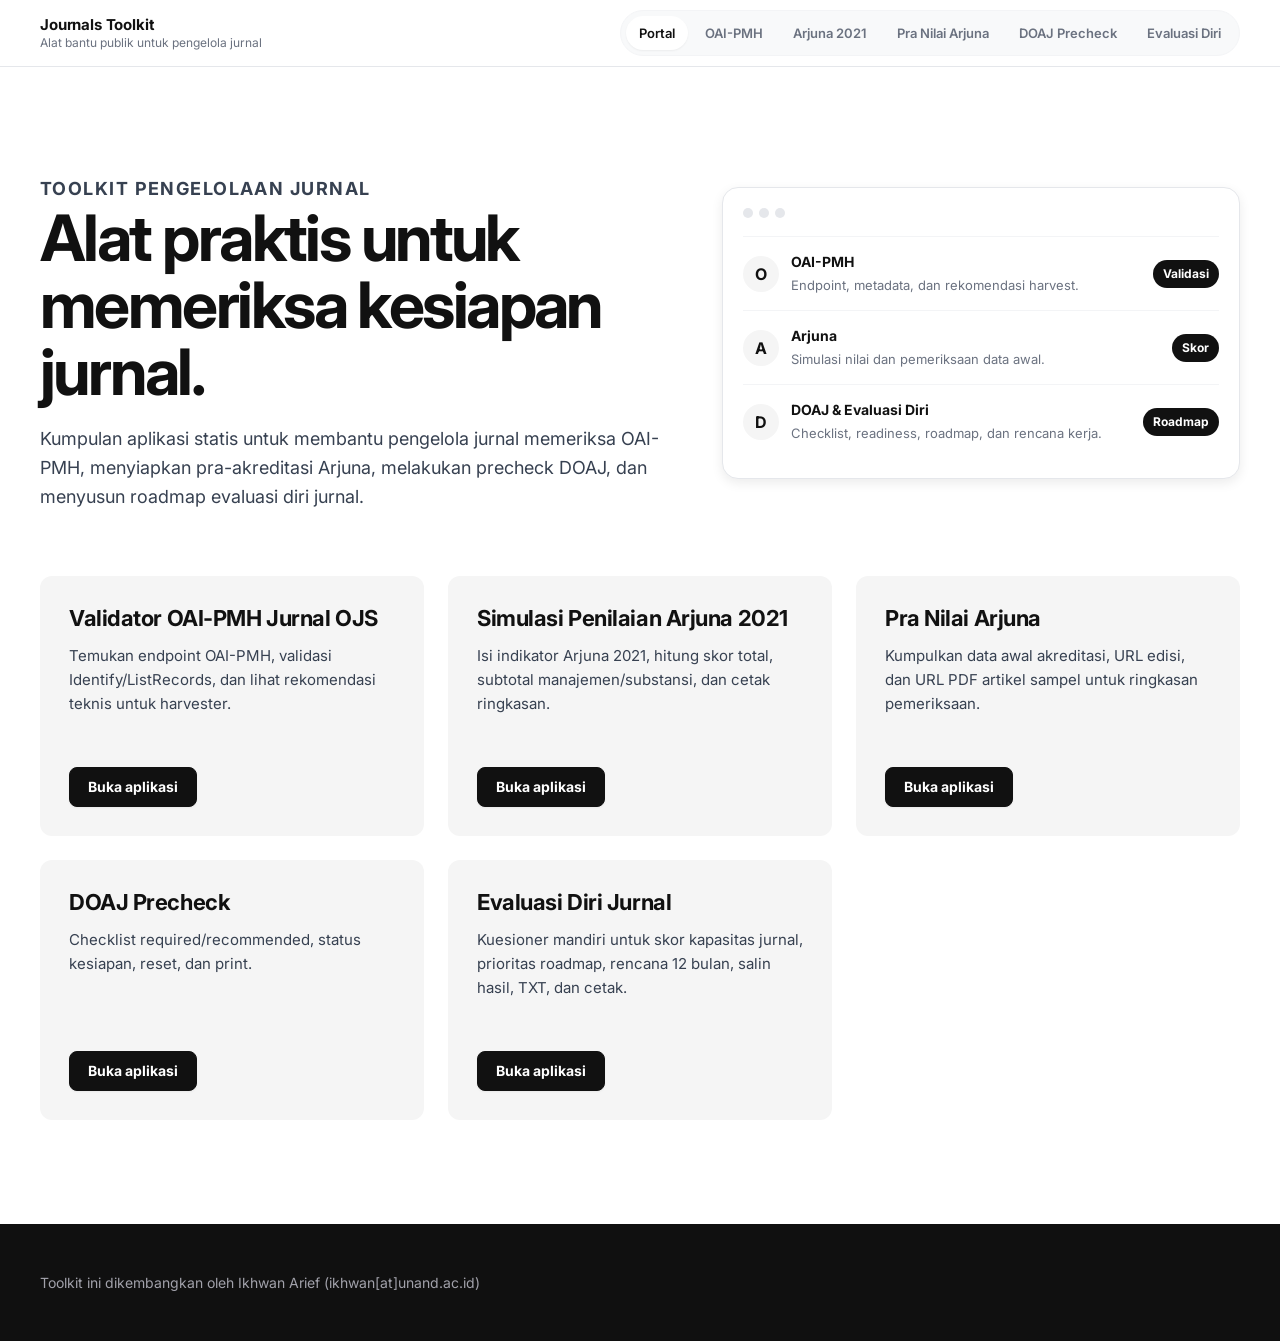
==== docs/index.html @ 5cd32bd3 "Apply Cal.com inspired toolkit redesign" ====
<!doctype html>
<html lang="id">
  <head>
    <meta charset="utf-8" />
    <meta name="viewport" content="width=device-width, initial-scale=1" />
    <title>Journals Toolkit</title>
    <meta name="description" content="Kumpulan alat bantu publik untuk pengelola jurnal." />
    <link rel="icon" href="data:image/svg+xml,%3Csvg xmlns=%27http://www.w3.org/2000/svg%27 viewBox=%270 0 64 64%27%3E%3Crect width=%2764%27 height=%2764%27 rx=%2710%27 fill=%27%23111111%27/%3E%3Cpath d=%27M18 18h28v6H18zm0 11h28v6H18zm0 11h18v6H18z%27 fill=%27white%27/%3E%3C/svg%3E" />
    <link rel="preconnect" href="https://fonts.googleapis.com" />
    <link rel="preconnect" href="https://fonts.gstatic.com" crossorigin />
    <link href="https://fonts.googleapis.com/css2?family=Inter:wght@300;400;500;600;700;800&display=swap" rel="stylesheet" />
    <link rel="stylesheet" href="assets/toolkit.css" />
  </head>
  <body class="toolkit-page">
    <div class="toolkit-topbar">
      <div class="toolkit-topbar-inner">
        <div class="toolkit-brand">
          <strong>Journals Toolkit</strong>
          <span>Alat bantu publik untuk pengelola jurnal</span>
        </div>
        <nav class="toolkit-nav" aria-label="Navigasi aplikasi">
          <a href="." aria-current="page">Portal</a>
          <a href="./oai-pmh/">OAI-PMH</a>
          <a href="./arjuna-2021/">Arjuna 2021</a>
          <a href="./pra-nilai-arjuna/">Pra Nilai Arjuna</a>
          <a href="./doaj-precheck/">DOAJ Precheck</a>
          <a href="./evaluasi-diri-jurnal/">Evaluasi Diri</a>
        </nav>
      </div>
    </div>

    <main class="toolkit-portal">
      <section class="toolkit-hero">
        <div>
          <p class="toolkit-kicker">Toolkit pengelolaan jurnal</p>
          <h1>Alat praktis untuk memeriksa kesiapan jurnal.</h1>
          <p>Kumpulan aplikasi statis untuk membantu pengelola jurnal memeriksa OAI-PMH, menyiapkan pra-akreditasi Arjuna, melakukan precheck DOAJ, dan menyusun roadmap evaluasi diri jurnal.</p>
        </div>
        <div class="toolkit-hero-artifact" aria-label="Ringkasan aplikasi toolkit">
          <div class="toolkit-window-bar"><span></span><span></span><span></span></div>
          <div class="toolkit-artifact-row">
            <div class="toolkit-artifact-icon">O</div>
            <div><strong>OAI-PMH</strong><span>Endpoint, metadata, dan rekomendasi harvest.</span></div>
            <div class="toolkit-artifact-badge">Validasi</div>
          </div>
          <div class="toolkit-artifact-row">
            <div class="toolkit-artifact-icon">A</div>
            <div><strong>Arjuna</strong><span>Simulasi nilai dan pemeriksaan data awal.</span></div>
            <div class="toolkit-artifact-badge">Skor</div>
          </div>
          <div class="toolkit-artifact-row">
            <div class="toolkit-artifact-icon">D</div>
            <div><strong>DOAJ & Evaluasi Diri</strong><span>Checklist, readiness, roadmap, dan rencana kerja.</span></div>
            <div class="toolkit-artifact-badge">Roadmap</div>
          </div>
        </div>
      </section>

      <section class="toolkit-card-grid" aria-label="Daftar aplikasi">
        <article class="toolkit-card">
          <div><h2>Validator OAI-PMH Jurnal OJS</h2><p>Temukan endpoint OAI-PMH, validasi Identify/ListRecords, dan lihat rekomendasi teknis untuk harvester.</p></div>
          <a href="oai-pmh/">Buka aplikasi</a>
        </article>
        <article class="toolkit-card">
          <div><h2>Simulasi Penilaian Arjuna 2021</h2><p>Isi indikator Arjuna 2021, hitung skor total, subtotal manajemen/substansi, dan cetak ringkasan.</p></div>
          <a href="arjuna-2021/">Buka aplikasi</a>
        </article>
        <article class="toolkit-card">
          <div><h2>Pra Nilai Arjuna</h2><p>Kumpulkan data awal akreditasi, URL edisi, dan URL PDF artikel sampel untuk ringkasan pemeriksaan.</p></div>
          <a href="pra-nilai-arjuna/">Buka aplikasi</a>
        </article>
        <article class="toolkit-card">
          <div><h2>DOAJ Precheck</h2><p>Checklist required/recommended, status kesiapan, reset, dan print.</p></div>
          <a href="doaj-precheck/">Buka aplikasi</a>
        </article>
        <article class="toolkit-card">
          <div><h2>Evaluasi Diri Jurnal</h2><p>Kuesioner mandiri untuk skor kapasitas jurnal, prioritas roadmap, rencana 12 bulan, salin hasil, TXT, dan cetak.</p></div>
          <a href="evaluasi-diri-jurnal/">Buka aplikasi</a>
        </article>
      </section>
    </main>
    <footer class="toolkit-attribution">Toolkit ini dikembangkan oleh Ikhwan Arief (ikhwan[at]unand.ac.id)</footer>
  </body>
</html>
---- docs/assets/toolkit.css ----
:root {
  color-scheme: light;
  --toolkit-font: Inter, ui-sans-serif, system-ui, -apple-system, BlinkMacSystemFont, "Segoe UI", sans-serif;
  --toolkit-mono: "JetBrains Mono", Monaco, Consolas, "Liberation Mono", monospace;
  --toolkit-primary: #111111;
  --toolkit-primary-active: #242424;
  --toolkit-ink: #111111;
  --toolkit-body: #374151;
  --toolkit-muted: #6b7280;
  --toolkit-muted-soft: #898989;
  --toolkit-line: #e5e7eb;
  --toolkit-line-soft: #f3f4f6;
  --toolkit-canvas: #ffffff;
  --toolkit-surface-soft: #f8f9fa;
  --toolkit-surface-card: #f5f5f5;
  --toolkit-surface-strong: #e5e7eb;
  --toolkit-surface-dark: #101010;
  --toolkit-surface-dark-elevated: #1a1a1a;
  --toolkit-on-primary: #ffffff;
  --toolkit-on-dark: #ffffff;
  --toolkit-on-dark-soft: #a1a1aa;
  --toolkit-accent: #3b82f6;
  --toolkit-success: #10b981;
  --toolkit-warning: #f59e0b;
  --toolkit-error: #ef4444;
  --toolkit-radius-sm: 6px;
  --toolkit-radius-md: 8px;
  --toolkit-radius-lg: 12px;
  --toolkit-radius-xl: 16px;
  --toolkit-shadow-sm: 0 1px 2px rgba(0, 0, 0, 0.05);
  --toolkit-shadow-md: 0 4px 12px rgba(0, 0, 0, 0.08);
  --toolkit-focus: 0 0 0 3px rgba(0, 0, 238, 0.10);

  /* Compatibility aliases used by the standalone apps. */
  --bg: var(--toolkit-canvas);
  --bg-alt: var(--toolkit-canvas);
  --panel: var(--toolkit-canvas);
  --panel-soft: var(--toolkit-surface-card);
  --card: var(--toolkit-canvas);
  --ink: var(--toolkit-ink);
  --text: var(--toolkit-ink);
  --text-main: var(--toolkit-ink);
  --text-muted: var(--toolkit-muted);
  --muted: var(--toolkit-muted);
  --accent: var(--toolkit-primary);
  --accent-dark: var(--toolkit-primary-active);
  --accent-soft: var(--toolkit-surface-card);
  --border: var(--toolkit-line);
  --line: var(--toolkit-line);
  --radius: var(--toolkit-radius-md);
  --ok: var(--toolkit-success);
  --warn: var(--toolkit-warning);
  --err: var(--toolkit-error);
  --danger: #b91c1c;
  --good: #047857;
}

* { box-sizing: border-box; }
html { background: var(--toolkit-canvas); scroll-behavior: smooth; }
body,
.toolkit-page {
  margin: 0;
  background: var(--toolkit-canvas) !important;
  color: var(--toolkit-ink);
  font-family: var(--toolkit-font);
  font-size: 16px;
  line-height: 1.5;
  letter-spacing: 0;
}

body,
input,
button,
select,
textarea { font-family: var(--toolkit-font); }

img, svg { max-width: 100%; }
a { color: var(--toolkit-ink); text-decoration: none; }
a:hover { color: var(--toolkit-primary-active); text-decoration: underline; text-underline-offset: 3px; }
:focus-visible { outline: none; box-shadow: var(--toolkit-focus); }
::selection { background: rgba(17, 17, 17, 0.14); }
code,
kbd,
pre,
.preview { font-family: var(--toolkit-mono); }

.toolkit-topbar {
  position: sticky;
  top: 0;
  z-index: 1000;
  border-bottom: 1px solid var(--toolkit-line);
  background: rgba(255, 255, 255, 0.94);
  color: var(--toolkit-ink);
  backdrop-filter: blur(16px);
}

.toolkit-topbar-inner {
  width: min(1200px, calc(100% - 48px));
  min-height: 64px;
  margin: 0 auto;
  display: flex;
  align-items: center;
  justify-content: space-between;
  gap: 24px;
  padding: 10px 0;
}

.toolkit-brand {
  display: flex;
  flex-direction: column;
  gap: 1px;
  min-width: 210px;
}

.toolkit-brand strong {
  color: var(--toolkit-ink);
  font-size: 15px;
  font-weight: 700;
  letter-spacing: -0.01em;
  line-height: 1.2;
}

.toolkit-brand span {
  color: var(--toolkit-muted);
  font-size: 12px;
  line-height: 1.3;
}

.toolkit-nav {
  display: flex;
  flex-wrap: wrap;
  justify-content: flex-end;
  gap: 4px;
  border: 1px solid var(--toolkit-line-soft);
  border-radius: 999px;
  background: var(--toolkit-surface-soft);
  padding: 5px;
}

.toolkit-nav a {
  min-height: 34px;
  display: inline-flex;
  align-items: center;
  justify-content: center;
  border-radius: 999px;
  color: var(--toolkit-muted);
  font-size: 13px;
  font-weight: 600;
  line-height: 1;
  padding: 9px 13px;
  text-decoration: none;
  transition: background 160ms ease, color 160ms ease, box-shadow 160ms ease;
}

.toolkit-nav a:hover,
.toolkit-nav a[aria-current="page"] {
  background: var(--toolkit-canvas);
  color: var(--toolkit-ink);
  box-shadow: var(--toolkit-shadow-sm);
  text-decoration: none;
}

.toolkit-portal {
  width: min(1200px, calc(100% - 48px));
  margin: 0 auto;
  padding: 88px 0 104px;
}

.toolkit-hero {
  display: grid;
  grid-template-columns: minmax(0, 1.1fr) minmax(280px, 0.9fr);
  align-items: center;
  gap: 48px;
  padding-bottom: 64px;
}

.toolkit-kicker,
.eyebrow {
  margin: 0 0 12px;
  color: var(--toolkit-muted);
  font-size: 13px;
  font-weight: 700;
  letter-spacing: 0.08em;
  text-transform: uppercase;
}

.toolkit-hero h1,
body > header h1,
.wrap > header h1,
.wrapper > header h1,
h1 {
  color: var(--toolkit-ink);
  font-size: clamp(2.4rem, 6vw, 4rem);
  font-weight: 700;
  line-height: 1.05;
  letter-spacing: -0.04em;
}

.toolkit-hero h1 { margin: 0; max-width: 820px; }
.toolkit-hero p {
  max-width: 680px;
  margin: 20px 0 0;
  color: var(--toolkit-body);
  font-size: 18px;
  line-height: 1.6;
}

.toolkit-hero-artifact {
  border: 1px solid var(--toolkit-line);
  border-radius: var(--toolkit-radius-xl);
  background: var(--toolkit-canvas);
  box-shadow: var(--toolkit-shadow-md);
  padding: 20px;
}

.toolkit-window-bar {
  display: flex;
  gap: 6px;
  margin-bottom: 18px;
}
.toolkit-window-bar span {
  width: 10px;
  height: 10px;
  border-radius: 999px;
  background: var(--toolkit-line);
}
.toolkit-artifact-row {
  display: grid;
  grid-template-columns: 36px 1fr auto;
  gap: 12px;
  align-items: center;
  border-top: 1px solid var(--toolkit-line-soft);
  padding: 14px 0;
}
.toolkit-artifact-row:first-of-type { border-top: 0; }
.toolkit-artifact-icon {
  display: grid;
  width: 36px;
  height: 36px;
  place-items: center;
  border-radius: 999px;
  background: var(--toolkit-surface-card);
  color: var(--toolkit-ink);
  font-weight: 700;
}
.toolkit-artifact-row strong { display: block; font-size: 14px; }
.toolkit-artifact-row span { color: var(--toolkit-muted); font-size: 13px; }
.toolkit-artifact-badge {
  border-radius: 999px;
  background: var(--toolkit-primary);
  color: var(--toolkit-on-primary);
  font-size: 12px;
  font-weight: 700;
  padding: 5px 10px;
}

.toolkit-card-grid {
  display: grid;
  grid-template-columns: repeat(3, minmax(0, 1fr));
  gap: 24px;
}

.toolkit-card {
  min-height: 260px;
  display: flex;
  flex-direction: column;
  justify-content: space-between;
  border: 1px solid transparent;
  border-radius: var(--toolkit-radius-lg);
  background: var(--toolkit-surface-card);
  padding: 28px;
  transition: border-color 160ms ease, box-shadow 160ms ease, transform 160ms ease;
}

.toolkit-card:hover {
  border-color: var(--toolkit-line);
  box-shadow: var(--toolkit-shadow-md);
  transform: translateY(-2px);
}

.toolkit-card h2 {
  margin: 0 0 12px;
  color: var(--toolkit-ink);
  font-size: 22px;
  font-weight: 700;
  letter-spacing: -0.02em;
  line-height: 1.25;
}

.toolkit-card p {
  margin: 0;
  color: var(--toolkit-body);
  font-size: 15px;
  line-height: 1.6;
}

.toolkit-card a,
.toolkit-button,
button,
.button,
.btn {
  min-height: 40px;
  display: inline-flex;
  align-items: center;
  justify-content: center;
  gap: 8px;
  border: 1px solid var(--toolkit-primary);
  border-radius: var(--toolkit-radius-md);
  background: var(--toolkit-primary);
  color: var(--toolkit-on-primary);
  cursor: pointer;
  font-size: 14px;
  font-weight: 700;
  line-height: 1;
  padding: 11px 18px;
  text-decoration: none;
  box-shadow: var(--toolkit-shadow-sm);
  transition: background 160ms ease, border-color 160ms ease, color 160ms ease, box-shadow 160ms ease;
}

.toolkit-card a { align-self: flex-start; margin-top: 28px; }
.toolkit-card a:hover,
.toolkit-button:hover,
button:hover,
.button:hover,
.btn:hover {
  background: var(--toolkit-primary-active);
  border-color: var(--toolkit-primary-active);
  color: var(--toolkit-on-primary);
  text-decoration: none;
}

button.secondary,
.button.secondary,
.btn.secondary,
button.ghost,
.button.ghost,
.btn.ghost,
button[type="reset"] {
  background: var(--toolkit-canvas);
  color: var(--toolkit-ink);
  border-color: var(--toolkit-line);
  box-shadow: none;
}

button.secondary:hover,
.button.secondary:hover,
.btn.secondary:hover,
button.ghost:hover,
.button.ghost:hover,
.btn.ghost:hover,
button[type="reset"]:hover {
  background: var(--toolkit-surface-soft);
  color: var(--toolkit-ink);
  border-color: var(--toolkit-primary);
}

button.warn,
button.warning,
.btn.warning,
button.ghost.warn {
  background: #fff7ed;
  color: #9a3412;
  border-color: #fdba74;
  box-shadow: none;
}

button.ok,
.btn.ok {
  background: var(--toolkit-primary);
  color: var(--toolkit-on-primary);
  border-color: var(--toolkit-primary);
}

button:disabled,
.button:disabled,
.btn:disabled {
  cursor: not-allowed;
  background: var(--toolkit-surface-strong);
  color: var(--toolkit-muted);
  border-color: var(--toolkit-surface-strong);
  box-shadow: none;
  opacity: 0.75;
}

.toolkit-attribution {
  width: 100%;
  margin: 0;
  background: var(--toolkit-surface-dark);
  color: var(--toolkit-on-dark-soft);
  font-size: 14px;
  line-height: 1.5;
  padding: 48px max(24px, calc((100vw - 1200px) / 2));
}

.layout {
  display: grid;
  grid-template-columns: minmax(280px, 340px) minmax(0, 1fr);
  min-height: calc(100vh - 65px);
  background: var(--toolkit-canvas) !important;
}

aside {
  border-right: 1px solid var(--toolkit-line) !important;
  background: var(--toolkit-surface-soft) !important;
  color: var(--toolkit-ink) !important;
  padding: 32px 28px !important;
}

main { padding: 56px clamp(20px, 5vw, 72px); }
.wrapper,
.wrap,
.page {
  width: min(1200px, calc(100% - 48px));
  max-width: 1200px;
  margin-left: auto;
  margin-right: auto;
  padding-left: 0;
  padding-right: 0;
}

body > header,
.wrap > header,
.wrapper > header {
  position: static !important;
  margin: 0 0 32px !important;
  border: 0 !important;
  background: transparent !important;
  padding: 56px 0 16px !important;
  box-shadow: none !important;
  backdrop-filter: none !important;
}

h1,
h2,
h3,
p { letter-spacing: 0; }
h1 { margin: 0 0 16px; }
h2 {
  margin: 0 0 12px;
  color: var(--toolkit-ink);
  font-size: 22px;
  font-weight: 700;
  letter-spacing: -0.02em;
  line-height: 1.25;
}
h3 {
  margin: 0 0 10px;
  color: var(--toolkit-ink);
  font-size: 17px;
  font-weight: 700;
  line-height: 1.3;
}
p,
li,
label,
input,
select,
textarea,
table { font-size: 15px; }
p { color: inherit; }
.sub,
.subtitle,
.muted,
.hint,
.field label,
.panel p,
.card p,
.question-help,
.result-detail,
.section-desc,
.copy-status { color: var(--toolkit-muted) !important; }

.panel,
.card,
.side-panel,
.question-section,
.result-block,
.empty-state,
.scale-panel,
.issue,
.result-panel,
.question,
.field-card,
.legend,
.box-note {
  border: 1px solid var(--toolkit-line) !important;
  border-radius: var(--toolkit-radius-lg) !important;
  background: var(--toolkit-canvas) !important;
  color: var(--toolkit-ink) !important;
  box-shadow: none !important;
}

.panel,
.card,
.side-panel,
.question-section,
.result-block,
.empty-state,
.scale-panel,
.result-panel,
.box-note { padding: 28px !important; }
.question,
.issue { padding: 18px !important; }

.panel:hover,
.card:hover,
.side-panel:hover,
.question-section:hover,
.result-block:hover,
.scale-panel:hover,
.issue:hover {
  border-color: var(--toolkit-surface-strong) !important;
}

.note,
.badge,
.pill,
.kbd,
.status-badge {
  display: inline-flex;
  align-items: center;
  border: 1px solid var(--toolkit-line) !important;
  border-radius: 999px !important;
  background: var(--toolkit-surface-card) !important;
  color: var(--toolkit-ink) !important;
  font-size: 13px;
  font-weight: 600;
  padding: 5px 12px;
}
.note {
  display: block;
  border-radius: var(--toolkit-radius-lg) !important;
  margin-top: 22px;
  padding: 18px 20px !important;
  color: var(--toolkit-body) !important;
}

label,
legend,
.label,
.section-title {
  color: var(--toolkit-ink) !important;
  font-weight: 700 !important;
}

input,
select,
textarea {
  width: 100%;
  min-height: 40px;
  border: 1px solid var(--toolkit-line) !important;
  border-radius: var(--toolkit-radius-md) !important;
  background: var(--toolkit-canvas) !important;
  color: var(--toolkit-ink) !important;
  font-size: 15px;
  padding: 10px 14px !important;
  box-shadow: none !important;
}
textarea { min-height: 96px; }
input::placeholder,
textarea::placeholder { color: #9ca3af; }
input:focus,
select:focus,
textarea:focus { border-color: var(--toolkit-primary) !important; box-shadow: var(--toolkit-focus) !important; outline: none; }
input[type="checkbox"],
input[type="radio"] {
  width: auto;
  min-height: auto;
  accent-color: var(--toolkit-primary);
  box-shadow: none !important;
}

fieldset {
  border: 1px solid var(--toolkit-line) !important;
  border-radius: var(--toolkit-radius-lg) !important;
  padding: 22px !important;
  margin: 20px 0 !important;
}
legend { padding: 0 8px; }

.tabs {
  display: inline-flex !important;
  flex-wrap: wrap;
  gap: 4px !important;
  border: 1px solid var(--toolkit-line-soft);
  border-radius: 999px;
  background: var(--toolkit-surface-soft);
  padding: 6px !important;
}
.tab-button {
  min-height: 38px;
  border: 0 !important;
  border-radius: 999px !important;
  background: transparent !important;
  color: var(--toolkit-muted) !important;
  box-shadow: none !important;
  padding: 9px 14px !important;
}
.tab-button.active,
.tab-button[aria-selected="true"] {
  background: var(--toolkit-canvas) !important;
  color: var(--toolkit-ink) !important;
  box-shadow: var(--toolkit-shadow-sm) !important;
}
.tab-panel.panel { margin-top: 18px !important; }
.hidden { display: none !important; }

.metrics,
.result-summary,
.summary-grid {
  display: grid;
  grid-template-columns: repeat(auto-fit, minmax(170px, 1fr));
  gap: 14px;
}
.metric,
.summary-item {
  border: 1px solid var(--toolkit-line);
  border-radius: var(--toolkit-radius-lg);
  background: var(--toolkit-surface-card);
  padding: 18px;
}
.metric strong,
.summary-item strong,
.side .score,
.score-circle strong,
#total-score {
  color: var(--toolkit-ink) !important;
  font-weight: 800;
  letter-spacing: -0.04em;
}
.side .score,
.score-circle strong,
#total-score { font-size: clamp(2rem, 5vw, 3rem) !important; }

table {
  width: 100%;
  border-collapse: collapse;
  border: 1px solid var(--toolkit-line);
  border-radius: var(--toolkit-radius-lg);
  overflow: hidden;
}
th,
td {
  border-bottom: 1px solid var(--toolkit-line) !important;
  color: var(--toolkit-ink);
  padding: 11px 12px !important;
  text-align: left;
  vertical-align: top;
}
th {
  background: var(--toolkit-surface-soft);
  font-size: 13px;
  font-weight: 700;
}
tr:last-child td { border-bottom: 0 !important; }

.preview,
pre {
  border: 1px solid var(--toolkit-line) !important;
  border-radius: var(--toolkit-radius-lg) !important;
  background: var(--toolkit-surface-soft) !important;
  color: var(--toolkit-ink) !important;
  padding: 18px !important;
}

.status-good,
.ok { color: #047857 !important; }
.status-warning,
.warn { color: #b45309 !important; }
.status-danger,
.error { color: #b91c1c !important; }
.progress-track,
.meter {
  height: 10px;
  border: 1px solid var(--toolkit-line) !important;
  border-radius: 999px !important;
  background: var(--toolkit-surface-soft) !important;
  overflow: hidden;
}
.progress-bar,
.meter > div {
  height: 100%;
  background: var(--toolkit-primary) !important;
}

.form-grid,
.identity-grid,
.row,
.row-3,
.row-4 { gap: 16px !important; }
.actions,
.btns,
.form-actions,
.result-actions { gap: 10px !important; }

.download-row {
  display: flex;
  flex-wrap: wrap;
  gap: 10px;
  margin-top: 20px;
}

@media (max-width: 1024px) {
  .toolkit-card-grid { grid-template-columns: repeat(2, minmax(0, 1fr)); }
  .toolkit-hero { grid-template-columns: 1fr; padding-bottom: 48px; }
  .layout { grid-template-columns: 1fr; }
  .grid,
  .workspace,
  .intro,
  .grid-slim { grid-template-columns: 1fr !important; }
  .side,
  #hasil-card { position: static !important; top: auto !important; }
  aside { border-right: 0 !important; border-bottom: 1px solid var(--toolkit-line) !important; }
}

@media (max-width: 760px) {
  body { font-size: 15px; }
  .toolkit-topbar-inner,
  .toolkit-portal,
  .wrapper,
  .wrap,
  .page { width: min(100% - 32px, 1200px); }
  .toolkit-topbar-inner { align-items: flex-start; flex-direction: column; gap: 12px; padding: 14px 0; }
  .toolkit-nav { justify-content: flex-start; border-radius: var(--toolkit-radius-lg); width: 100%; }
  .toolkit-nav a { flex: 1 1 auto; min-width: 120px; }
  .toolkit-portal { padding: 56px 0 72px; }
  .toolkit-card-grid { grid-template-columns: 1fr; }
  .toolkit-card { min-height: auto; padding: 24px; }
  main { padding: 36px 20px; }
  aside { padding: 24px 20px !important; }
  .panel,
  .card,
  .side-panel,
  .question-section,
  .result-block,
  .empty-state,
  .scale-panel { padding: 22px !important; }
  .form-grid { grid-template-columns: 1fr !important; }
  .row,
  .row-3,
  .row-4,
  .identity-grid { grid-template-columns: 1fr !important; }
  button,
  .button,
  .btn,
  .toolkit-card a { min-height: 44px; }
}

@media print {
  .toolkit-topbar,
  .toolkit-attribution { display: none !important; }
  body { background: #ffffff !important; color: #111111 !important; }
}
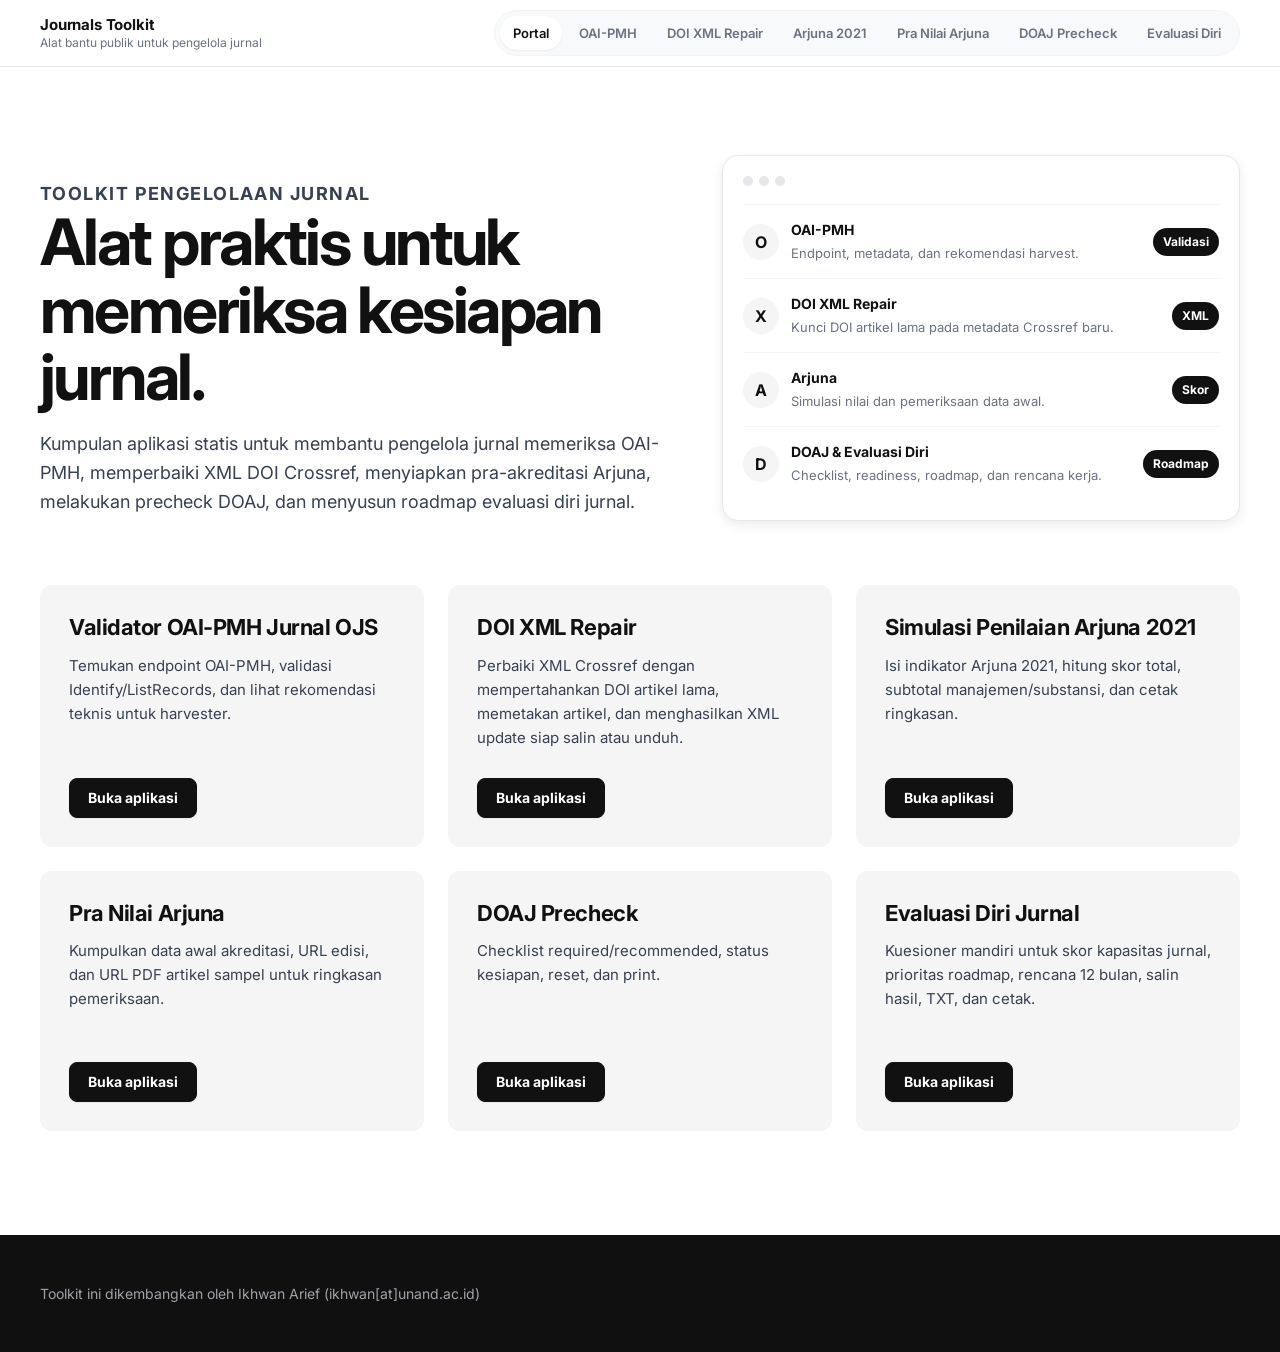
==== commit 8c1043c9: "Add DOI XML Repair to toolkit" ====
--- a/docs/index.html
+++ b/docs/index.html
@@ -21,6 +21,7 @@
         <nav class="toolkit-nav" aria-label="Navigasi aplikasi">
           <a href="." aria-current="page">Portal</a>
           <a href="./oai-pmh/">OAI-PMH</a>
+          <a href="./doi-xml-repair/">DOI XML Repair</a>
           <a href="./arjuna-2021/">Arjuna 2021</a>
           <a href="./pra-nilai-arjuna/">Pra Nilai Arjuna</a>
           <a href="./doaj-precheck/">DOAJ Precheck</a>
@@ -34,7 +35,7 @@
         <div>
           <p class="toolkit-kicker">Toolkit pengelolaan jurnal</p>
           <h1>Alat praktis untuk memeriksa kesiapan jurnal.</h1>
-          <p>Kumpulan aplikasi statis untuk membantu pengelola jurnal memeriksa OAI-PMH, menyiapkan pra-akreditasi Arjuna, melakukan precheck DOAJ, dan menyusun roadmap evaluasi diri jurnal.</p>
+          <p>Kumpulan aplikasi statis untuk membantu pengelola jurnal memeriksa OAI-PMH, memperbaiki XML DOI Crossref, menyiapkan pra-akreditasi Arjuna, melakukan precheck DOAJ, dan menyusun roadmap evaluasi diri jurnal.</p>
         </div>
         <div class="toolkit-hero-artifact" aria-label="Ringkasan aplikasi toolkit">
           <div class="toolkit-window-bar"><span></span><span></span><span></span></div>
@@ -42,6 +43,11 @@
             <div class="toolkit-artifact-icon">O</div>
             <div><strong>OAI-PMH</strong><span>Endpoint, metadata, dan rekomendasi harvest.</span></div>
             <div class="toolkit-artifact-badge">Validasi</div>
+          </div>
+          <div class="toolkit-artifact-row">
+            <div class="toolkit-artifact-icon">X</div>
+            <div><strong>DOI XML Repair</strong><span>Kunci DOI artikel lama pada metadata Crossref baru.</span></div>
+            <div class="toolkit-artifact-badge">XML</div>
           </div>
           <div class="toolkit-artifact-row">
             <div class="toolkit-artifact-icon">A</div>
@@ -60,6 +66,10 @@
         <article class="toolkit-card">
           <div><h2>Validator OAI-PMH Jurnal OJS</h2><p>Temukan endpoint OAI-PMH, validasi Identify/ListRecords, dan lihat rekomendasi teknis untuk harvester.</p></div>
           <a href="oai-pmh/">Buka aplikasi</a>
+        </article>
+        <article class="toolkit-card">
+          <div><h2>DOI XML Repair</h2><p>Perbaiki XML Crossref dengan mempertahankan DOI artikel lama, memetakan artikel, dan menghasilkan XML update siap salin atau unduh.</p></div>
+          <a href="doi-xml-repair/">Buka aplikasi</a>
         </article>
         <article class="toolkit-card">
           <div><h2>Simulasi Penilaian Arjuna 2021</h2><p>Isi indikator Arjuna 2021, hitung skor total, subtotal manajemen/substansi, dan cetak ringkasan.</p></div>
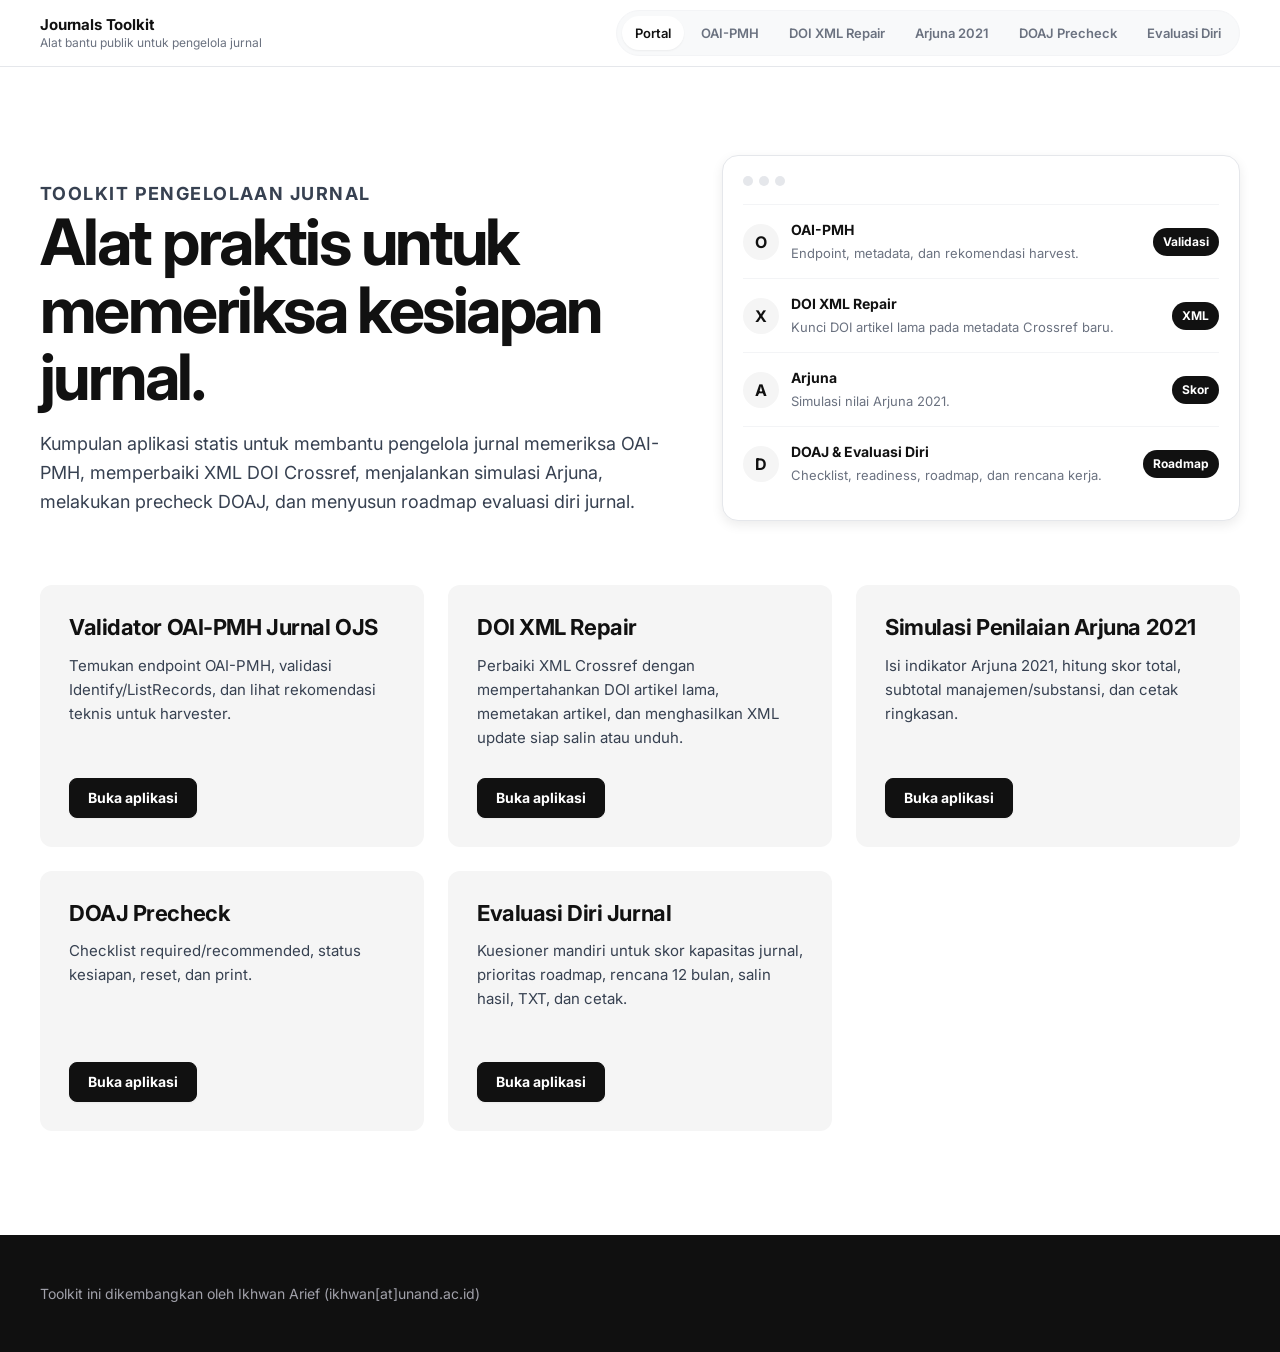
==== commit 1e417819: "Hide Pra Nilai Arjuna from public navigation" ====
--- a/docs/index.html
+++ b/docs/index.html
@@ -23,7 +23,6 @@
           <a href="./oai-pmh/">OAI-PMH</a>
           <a href="./doi-xml-repair/">DOI XML Repair</a>
           <a href="./arjuna-2021/">Arjuna 2021</a>
-          <a href="./pra-nilai-arjuna/">Pra Nilai Arjuna</a>
           <a href="./doaj-precheck/">DOAJ Precheck</a>
           <a href="./evaluasi-diri-jurnal/">Evaluasi Diri</a>
         </nav>
@@ -35,7 +34,7 @@
         <div>
           <p class="toolkit-kicker">Toolkit pengelolaan jurnal</p>
           <h1>Alat praktis untuk memeriksa kesiapan jurnal.</h1>
-          <p>Kumpulan aplikasi statis untuk membantu pengelola jurnal memeriksa OAI-PMH, memperbaiki XML DOI Crossref, menyiapkan pra-akreditasi Arjuna, melakukan precheck DOAJ, dan menyusun roadmap evaluasi diri jurnal.</p>
+          <p>Kumpulan aplikasi statis untuk membantu pengelola jurnal memeriksa OAI-PMH, memperbaiki XML DOI Crossref, menjalankan simulasi Arjuna, melakukan precheck DOAJ, dan menyusun roadmap evaluasi diri jurnal.</p>
         </div>
         <div class="toolkit-hero-artifact" aria-label="Ringkasan aplikasi toolkit">
           <div class="toolkit-window-bar"><span></span><span></span><span></span></div>
@@ -51,7 +50,7 @@
           </div>
           <div class="toolkit-artifact-row">
             <div class="toolkit-artifact-icon">A</div>
-            <div><strong>Arjuna</strong><span>Simulasi nilai dan pemeriksaan data awal.</span></div>
+            <div><strong>Arjuna</strong><span>Simulasi nilai Arjuna 2021.</span></div>
             <div class="toolkit-artifact-badge">Skor</div>
           </div>
           <div class="toolkit-artifact-row">
@@ -76,10 +75,6 @@
           <a href="arjuna-2021/">Buka aplikasi</a>
         </article>
         <article class="toolkit-card">
-          <div><h2>Pra Nilai Arjuna</h2><p>Kumpulkan data awal akreditasi, URL edisi, dan URL PDF artikel sampel untuk ringkasan pemeriksaan.</p></div>
-          <a href="pra-nilai-arjuna/">Buka aplikasi</a>
-        </article>
-        <article class="toolkit-card">
           <div><h2>DOAJ Precheck</h2><p>Checklist required/recommended, status kesiapan, reset, dan print.</p></div>
           <a href="doaj-precheck/">Buka aplikasi</a>
         </article>
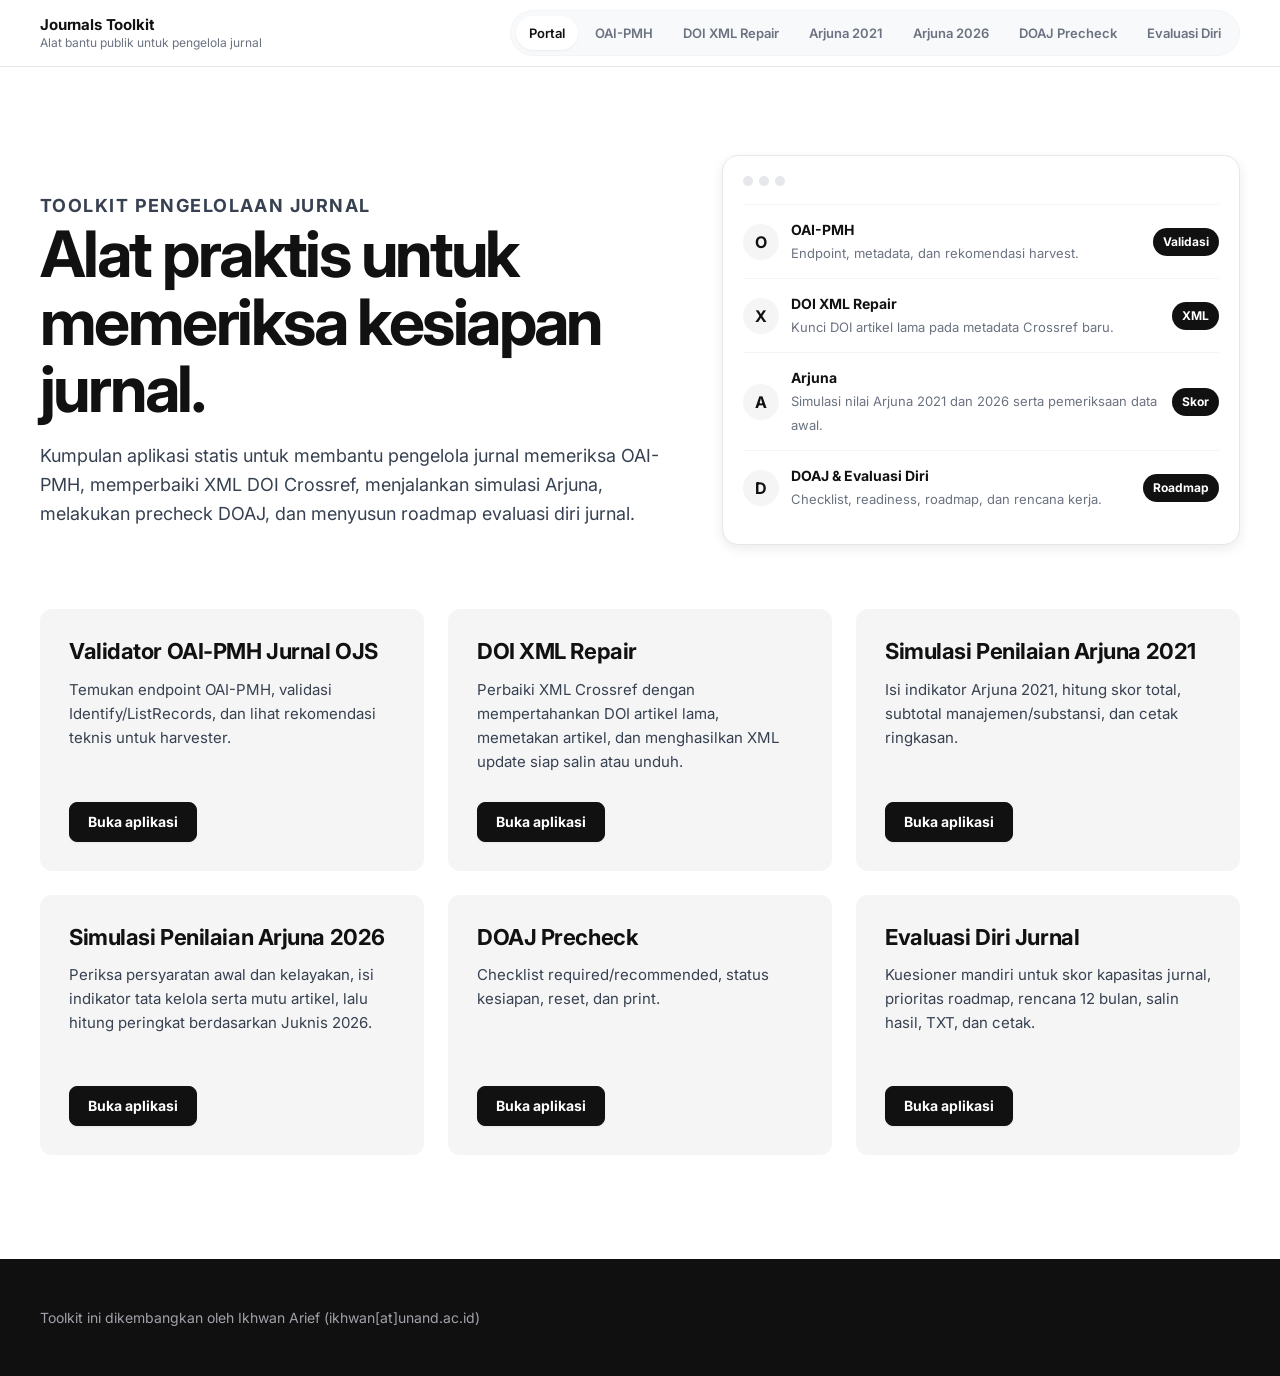
==== commit b93fe237: "Add ARJUNA 2026 assessment simulator" ====
--- a/docs/index.html
+++ b/docs/index.html
@@ -23,6 +23,7 @@
           <a href="./oai-pmh/">OAI-PMH</a>
           <a href="./doi-xml-repair/">DOI XML Repair</a>
           <a href="./arjuna-2021/">Arjuna 2021</a>
+          <a href="./arjuna-2026/">Arjuna 2026</a>
           <a href="./doaj-precheck/">DOAJ Precheck</a>
           <a href="./evaluasi-diri-jurnal/">Evaluasi Diri</a>
         </nav>
@@ -50,7 +51,7 @@
           </div>
           <div class="toolkit-artifact-row">
             <div class="toolkit-artifact-icon">A</div>
-            <div><strong>Arjuna</strong><span>Simulasi nilai Arjuna 2021.</span></div>
+            <div><strong>Arjuna</strong><span>Simulasi nilai Arjuna 2021 dan 2026 serta pemeriksaan data awal.</span></div>
             <div class="toolkit-artifact-badge">Skor</div>
           </div>
           <div class="toolkit-artifact-row">
@@ -75,6 +76,10 @@
           <a href="arjuna-2021/">Buka aplikasi</a>
         </article>
         <article class="toolkit-card">
+          <div><h2>Simulasi Penilaian Arjuna 2026</h2><p>Periksa persyaratan awal dan kelayakan, isi indikator tata kelola serta mutu artikel, lalu hitung peringkat berdasarkan Juknis 2026.</p></div>
+          <a href="arjuna-2026/">Buka aplikasi</a>
+        </article>
+        <article class="toolkit-card">
           <div><h2>DOAJ Precheck</h2><p>Checklist required/recommended, status kesiapan, reset, dan print.</p></div>
           <a href="doaj-precheck/">Buka aplikasi</a>
         </article>
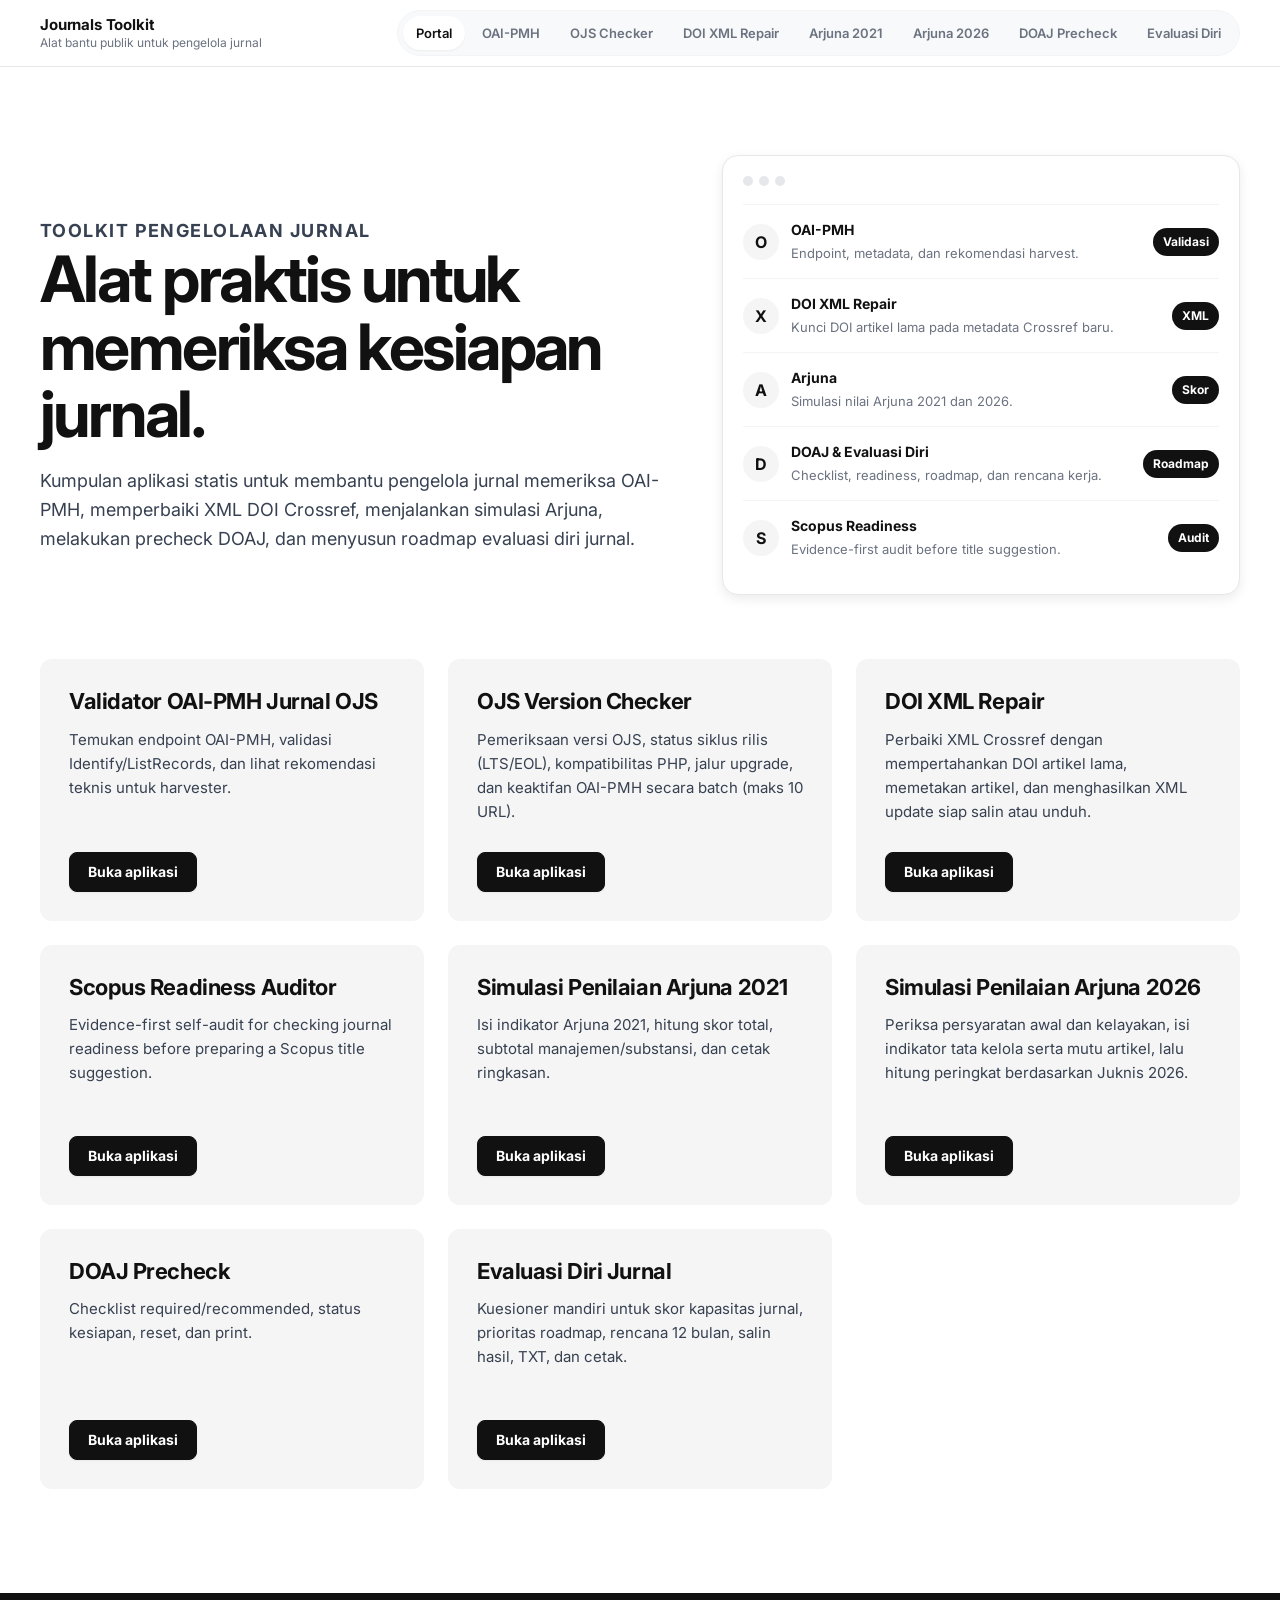
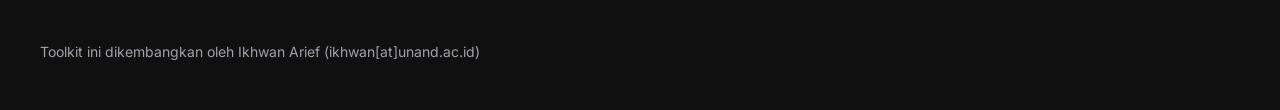
==== commit 1fe77ddf: "feat: tambahkan modul OJS Version Checker dan integrasi portal" ====
--- a/docs/index.html
+++ b/docs/index.html
@@ -21,6 +21,7 @@
         <nav class="toolkit-nav" aria-label="Navigasi aplikasi">
           <a href="." aria-current="page">Portal</a>
           <a href="./oai-pmh/">OAI-PMH</a>
+          <a href="./ojs-version-checker/">OJS Checker</a>
           <a href="./doi-xml-repair/">DOI XML Repair</a>
           <a href="./arjuna-2021/">Arjuna 2021</a>
           <a href="./arjuna-2026/">Arjuna 2026</a>
@@ -51,13 +52,18 @@
           </div>
           <div class="toolkit-artifact-row">
             <div class="toolkit-artifact-icon">A</div>
-            <div><strong>Arjuna</strong><span>Simulasi nilai Arjuna 2021 dan 2026 serta pemeriksaan data awal.</span></div>
+            <div><strong>Arjuna</strong><span>Simulasi nilai Arjuna 2021 dan 2026.</span></div>
             <div class="toolkit-artifact-badge">Skor</div>
           </div>
           <div class="toolkit-artifact-row">
             <div class="toolkit-artifact-icon">D</div>
             <div><strong>DOAJ & Evaluasi Diri</strong><span>Checklist, readiness, roadmap, dan rencana kerja.</span></div>
             <div class="toolkit-artifact-badge">Roadmap</div>
+          </div>
+          <div class="toolkit-artifact-row">
+            <div class="toolkit-artifact-icon">S</div>
+            <div><strong>Scopus Readiness</strong><span>Evidence-first audit before title suggestion.</span></div>
+            <div class="toolkit-artifact-badge">Audit</div>
           </div>
         </div>
       </section>
@@ -68,8 +74,16 @@
           <a href="oai-pmh/">Buka aplikasi</a>
         </article>
         <article class="toolkit-card">
+          <div><h2>OJS Version Checker</h2><p>Pemeriksaan versi OJS, status siklus rilis (LTS/EOL), kompatibilitas PHP, jalur upgrade, dan keaktifan OAI-PMH secara batch (maks 10 URL).</p></div>
+          <a href="ojs-version-checker/">Buka aplikasi</a>
+        </article>
+        <article class="toolkit-card">
           <div><h2>DOI XML Repair</h2><p>Perbaiki XML Crossref dengan mempertahankan DOI artikel lama, memetakan artikel, dan menghasilkan XML update siap salin atau unduh.</p></div>
           <a href="doi-xml-repair/">Buka aplikasi</a>
+        </article>
+        <article class="toolkit-card">
+          <div><h2>Scopus Readiness Auditor</h2><p>Evidence-first self-audit for checking journal readiness before preparing a Scopus title suggestion.</p></div>
+          <a href="scopus-readiness/">Buka aplikasi</a>
         </article>
         <article class="toolkit-card">
           <div><h2>Simulasi Penilaian Arjuna 2021</h2><p>Isi indikator Arjuna 2021, hitung skor total, subtotal manajemen/substansi, dan cetak ringkasan.</p></div>
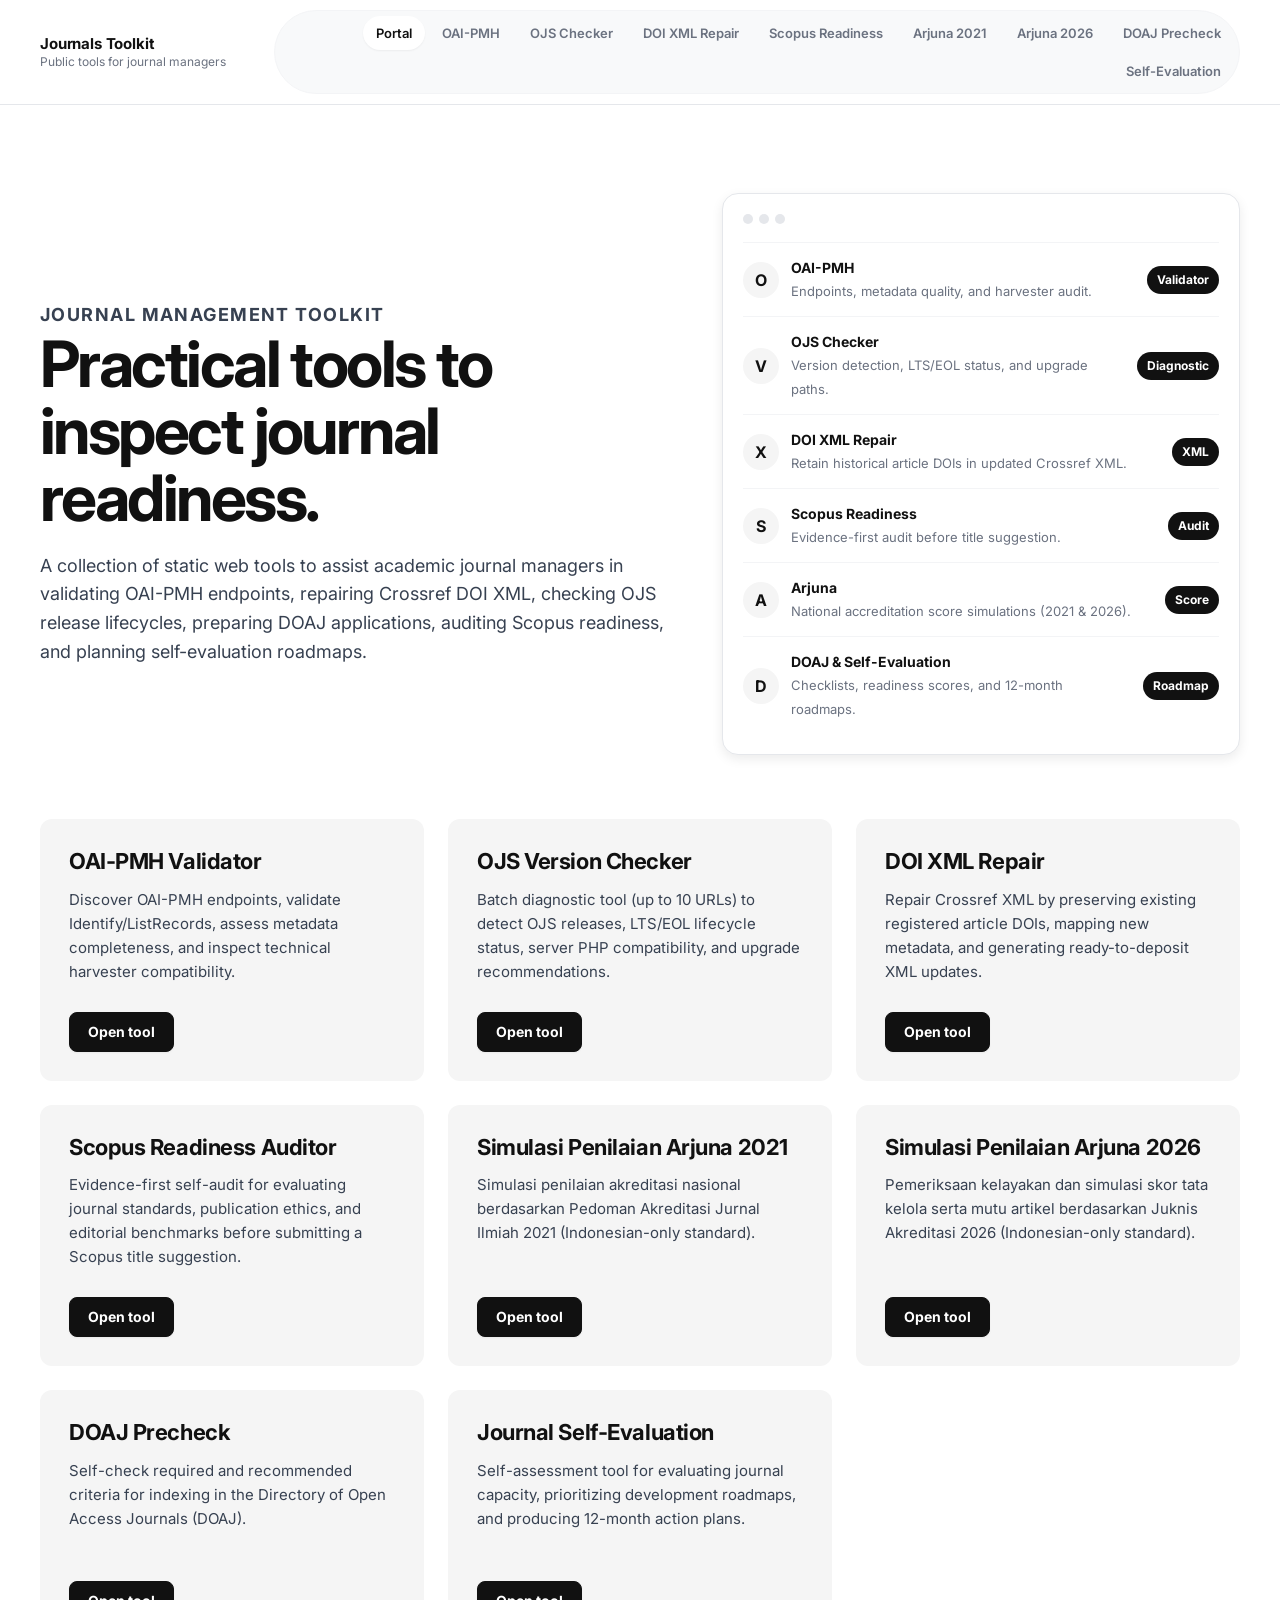
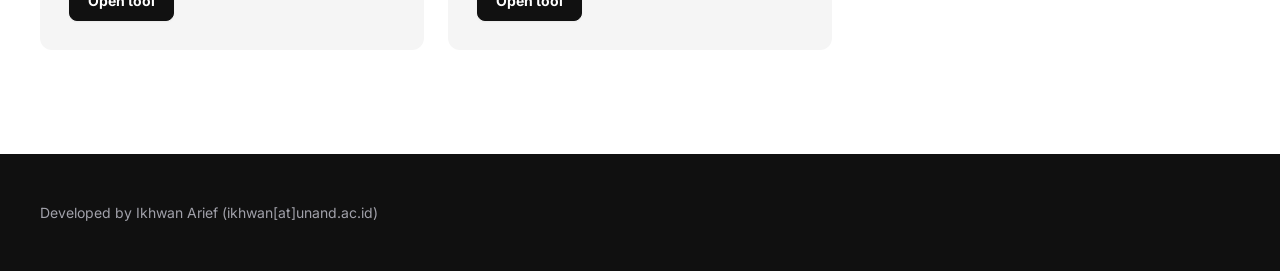
==== commit 756c55d0: "feat: rapikan layout OAI Validator, tambahkan proteksi hak cipta, dan alihkan bahasa toolkit ke baha" ====
--- a/docs/index.html
+++ b/docs/index.html
@@ -1,10 +1,15 @@
+<!--
+Developed by Ikhwan Arief (ikhwan[at]unand.ac.id).
+Copyright (c) 2026 Ikhwan Arief. Copyright held by the application developer.
+All rights reserved. Unauthorized copying or redistribution is prohibited.
+-->
 <!doctype html>
-<html lang="id">
+<html lang="en">
   <head>
     <meta charset="utf-8" />
     <meta name="viewport" content="width=device-width, initial-scale=1" />
     <title>Journals Toolkit</title>
-    <meta name="description" content="Kumpulan alat bantu publik untuk pengelola jurnal." />
+    <meta name="description" content="A collection of public online tools for academic journal editors and managers." />
     <link rel="icon" href="data:image/svg+xml,%3Csvg xmlns=%27http://www.w3.org/2000/svg%27 viewBox=%270 0 64 64%27%3E%3Crect width=%2764%27 height=%2764%27 rx=%2710%27 fill=%27%23111111%27/%3E%3Cpath d=%27M18 18h28v6H18zm0 11h28v6H18zm0 11h18v6H18z%27 fill=%27white%27/%3E%3C/svg%3E" />
     <link rel="preconnect" href="https://fonts.googleapis.com" />
     <link rel="preconnect" href="https://fonts.gstatic.com" crossorigin />
@@ -16,17 +21,18 @@
       <div class="toolkit-topbar-inner">
         <div class="toolkit-brand">
           <strong>Journals Toolkit</strong>
-          <span>Alat bantu publik untuk pengelola jurnal</span>
+          <span>Public tools for journal managers</span>
         </div>
-        <nav class="toolkit-nav" aria-label="Navigasi aplikasi">
+        <nav class="toolkit-nav" aria-label="Application navigation">
           <a href="." aria-current="page">Portal</a>
           <a href="./oai-pmh/">OAI-PMH</a>
           <a href="./ojs-version-checker/">OJS Checker</a>
           <a href="./doi-xml-repair/">DOI XML Repair</a>
+          <a href="./scopus-readiness/">Scopus Readiness</a>
           <a href="./arjuna-2021/">Arjuna 2021</a>
           <a href="./arjuna-2026/">Arjuna 2026</a>
           <a href="./doaj-precheck/">DOAJ Precheck</a>
-          <a href="./evaluasi-diri-jurnal/">Evaluasi Diri</a>
+          <a href="./evaluasi-diri-jurnal/">Self-Evaluation</a>
         </nav>
       </div>
     </div>
@@ -34,75 +40,104 @@
     <main class="toolkit-portal">
       <section class="toolkit-hero">
         <div>
-          <p class="toolkit-kicker">Toolkit pengelolaan jurnal</p>
-          <h1>Alat praktis untuk memeriksa kesiapan jurnal.</h1>
-          <p>Kumpulan aplikasi statis untuk membantu pengelola jurnal memeriksa OAI-PMH, memperbaiki XML DOI Crossref, menjalankan simulasi Arjuna, melakukan precheck DOAJ, dan menyusun roadmap evaluasi diri jurnal.</p>
+          <p class="toolkit-kicker">Journal Management Toolkit</p>
+          <h1>Practical tools to inspect journal readiness.</h1>
+          <p>A collection of static web tools to assist academic journal managers in validating OAI-PMH endpoints, repairing Crossref DOI XML, checking OJS release lifecycles, preparing DOAJ applications, auditing Scopus readiness, and planning self-evaluation roadmaps.</p>
         </div>
-        <div class="toolkit-hero-artifact" aria-label="Ringkasan aplikasi toolkit">
+        <div class="toolkit-hero-artifact" aria-label="Toolkit overview">
           <div class="toolkit-window-bar"><span></span><span></span><span></span></div>
           <div class="toolkit-artifact-row">
             <div class="toolkit-artifact-icon">O</div>
-            <div><strong>OAI-PMH</strong><span>Endpoint, metadata, dan rekomendasi harvest.</span></div>
-            <div class="toolkit-artifact-badge">Validasi</div>
+            <div><strong>OAI-PMH</strong><span>Endpoints, metadata quality, and harvester audit.</span></div>
+            <div class="toolkit-artifact-badge">Validator</div>
+          </div>
+          <div class="toolkit-artifact-row">
+            <div class="toolkit-artifact-icon">V</div>
+            <div><strong>OJS Checker</strong><span>Version detection, LTS/EOL status, and upgrade paths.</span></div>
+            <div class="toolkit-artifact-badge">Diagnostic</div>
           </div>
           <div class="toolkit-artifact-row">
             <div class="toolkit-artifact-icon">X</div>
-            <div><strong>DOI XML Repair</strong><span>Kunci DOI artikel lama pada metadata Crossref baru.</span></div>
+            <div><strong>DOI XML Repair</strong><span>Retain historical article DOIs in updated Crossref XML.</span></div>
             <div class="toolkit-artifact-badge">XML</div>
-          </div>
-          <div class="toolkit-artifact-row">
-            <div class="toolkit-artifact-icon">A</div>
-            <div><strong>Arjuna</strong><span>Simulasi nilai Arjuna 2021 dan 2026.</span></div>
-            <div class="toolkit-artifact-badge">Skor</div>
-          </div>
-          <div class="toolkit-artifact-row">
-            <div class="toolkit-artifact-icon">D</div>
-            <div><strong>DOAJ & Evaluasi Diri</strong><span>Checklist, readiness, roadmap, dan rencana kerja.</span></div>
-            <div class="toolkit-artifact-badge">Roadmap</div>
           </div>
           <div class="toolkit-artifact-row">
             <div class="toolkit-artifact-icon">S</div>
             <div><strong>Scopus Readiness</strong><span>Evidence-first audit before title suggestion.</span></div>
             <div class="toolkit-artifact-badge">Audit</div>
           </div>
+          <div class="toolkit-artifact-row">
+            <div class="toolkit-artifact-icon">A</div>
+            <div><strong>Arjuna</strong><span>National accreditation score simulations (2021 & 2026).</span></div>
+            <div class="toolkit-artifact-badge">Score</div>
+          </div>
+          <div class="toolkit-artifact-row">
+            <div class="toolkit-artifact-icon">D</div>
+            <div><strong>DOAJ & Self-Evaluation</strong><span>Checklists, readiness scores, and 12-month roadmaps.</span></div>
+            <div class="toolkit-artifact-badge">Roadmap</div>
+          </div>
         </div>
       </section>
 
-      <section class="toolkit-card-grid" aria-label="Daftar aplikasi">
+      <section class="toolkit-card-grid" aria-label="Applications list">
         <article class="toolkit-card">
-          <div><h2>Validator OAI-PMH Jurnal OJS</h2><p>Temukan endpoint OAI-PMH, validasi Identify/ListRecords, dan lihat rekomendasi teknis untuk harvester.</p></div>
-          <a href="oai-pmh/">Buka aplikasi</a>
+          <div>
+            <h2>OAI-PMH Validator</h2>
+            <p>Discover OAI-PMH endpoints, validate Identify/ListRecords, assess metadata completeness, and inspect technical harvester compatibility.</p>
+          </div>
+          <a href="oai-pmh/">Open tool</a>
         </article>
         <article class="toolkit-card">
-          <div><h2>OJS Version Checker</h2><p>Pemeriksaan versi OJS, status siklus rilis (LTS/EOL), kompatibilitas PHP, jalur upgrade, dan keaktifan OAI-PMH secara batch (maks 10 URL).</p></div>
-          <a href="ojs-version-checker/">Buka aplikasi</a>
+          <div>
+            <h2>OJS Version Checker</h2>
+            <p>Batch diagnostic tool (up to 10 URLs) to detect OJS releases, LTS/EOL lifecycle status, server PHP compatibility, and upgrade recommendations.</p>
+          </div>
+          <a href="ojs-version-checker/">Open tool</a>
         </article>
         <article class="toolkit-card">
-          <div><h2>DOI XML Repair</h2><p>Perbaiki XML Crossref dengan mempertahankan DOI artikel lama, memetakan artikel, dan menghasilkan XML update siap salin atau unduh.</p></div>
-          <a href="doi-xml-repair/">Buka aplikasi</a>
+          <div>
+            <h2>DOI XML Repair</h2>
+            <p>Repair Crossref XML by preserving existing registered article DOIs, mapping new metadata, and generating ready-to-deposit XML updates.</p>
+          </div>
+          <a href="doi-xml-repair/">Open tool</a>
         </article>
         <article class="toolkit-card">
-          <div><h2>Scopus Readiness Auditor</h2><p>Evidence-first self-audit for checking journal readiness before preparing a Scopus title suggestion.</p></div>
-          <a href="scopus-readiness/">Buka aplikasi</a>
+          <div>
+            <h2>Scopus Readiness Auditor</h2>
+            <p>Evidence-first self-audit for evaluating journal standards, publication ethics, and editorial benchmarks before submitting a Scopus title suggestion.</p>
+          </div>
+          <a href="scopus-readiness/">Open tool</a>
         </article>
         <article class="toolkit-card">
-          <div><h2>Simulasi Penilaian Arjuna 2021</h2><p>Isi indikator Arjuna 2021, hitung skor total, subtotal manajemen/substansi, dan cetak ringkasan.</p></div>
-          <a href="arjuna-2021/">Buka aplikasi</a>
+          <div>
+            <h2>Simulasi Penilaian Arjuna 2021</h2>
+            <p>Simulasi penilaian akreditasi nasional berdasarkan Pedoman Akreditasi Jurnal Ilmiah 2021 (Indonesian-only standard).</p>
+          </div>
+          <a href="arjuna-2021/">Open tool</a>
         </article>
         <article class="toolkit-card">
-          <div><h2>Simulasi Penilaian Arjuna 2026</h2><p>Periksa persyaratan awal dan kelayakan, isi indikator tata kelola serta mutu artikel, lalu hitung peringkat berdasarkan Juknis 2026.</p></div>
-          <a href="arjuna-2026/">Buka aplikasi</a>
+          <div>
+            <h2>Simulasi Penilaian Arjuna 2026</h2>
+            <p>Pemeriksaan kelayakan dan simulasi skor tata kelola serta mutu artikel berdasarkan Juknis Akreditasi 2026 (Indonesian-only standard).</p>
+          </div>
+          <a href="arjuna-2026/">Open tool</a>
         </article>
         <article class="toolkit-card">
-          <div><h2>DOAJ Precheck</h2><p>Checklist required/recommended, status kesiapan, reset, dan print.</p></div>
-          <a href="doaj-precheck/">Buka aplikasi</a>
+          <div>
+            <h2>DOAJ Precheck</h2>
+            <p>Self-check required and recommended criteria for indexing in the Directory of Open Access Journals (DOAJ).</p>
+          </div>
+          <a href="doaj-precheck/">Open tool</a>
         </article>
         <article class="toolkit-card">
-          <div><h2>Evaluasi Diri Jurnal</h2><p>Kuesioner mandiri untuk skor kapasitas jurnal, prioritas roadmap, rencana 12 bulan, salin hasil, TXT, dan cetak.</p></div>
-          <a href="evaluasi-diri-jurnal/">Buka aplikasi</a>
+          <div>
+            <h2>Journal Self-Evaluation</h2>
+            <p>Self-assessment tool for evaluating journal capacity, prioritizing development roadmaps, and producing 12-month action plans.</p>
+          </div>
+          <a href="evaluasi-diri-jurnal/">Open tool</a>
         </article>
       </section>
     </main>
-    <footer class="toolkit-attribution">Toolkit ini dikembangkan oleh Ikhwan Arief (ikhwan[at]unand.ac.id)</footer>
+    <footer class="toolkit-attribution">Developed by Ikhwan Arief (ikhwan[at]unand.ac.id)</footer>
   </body>
 </html>
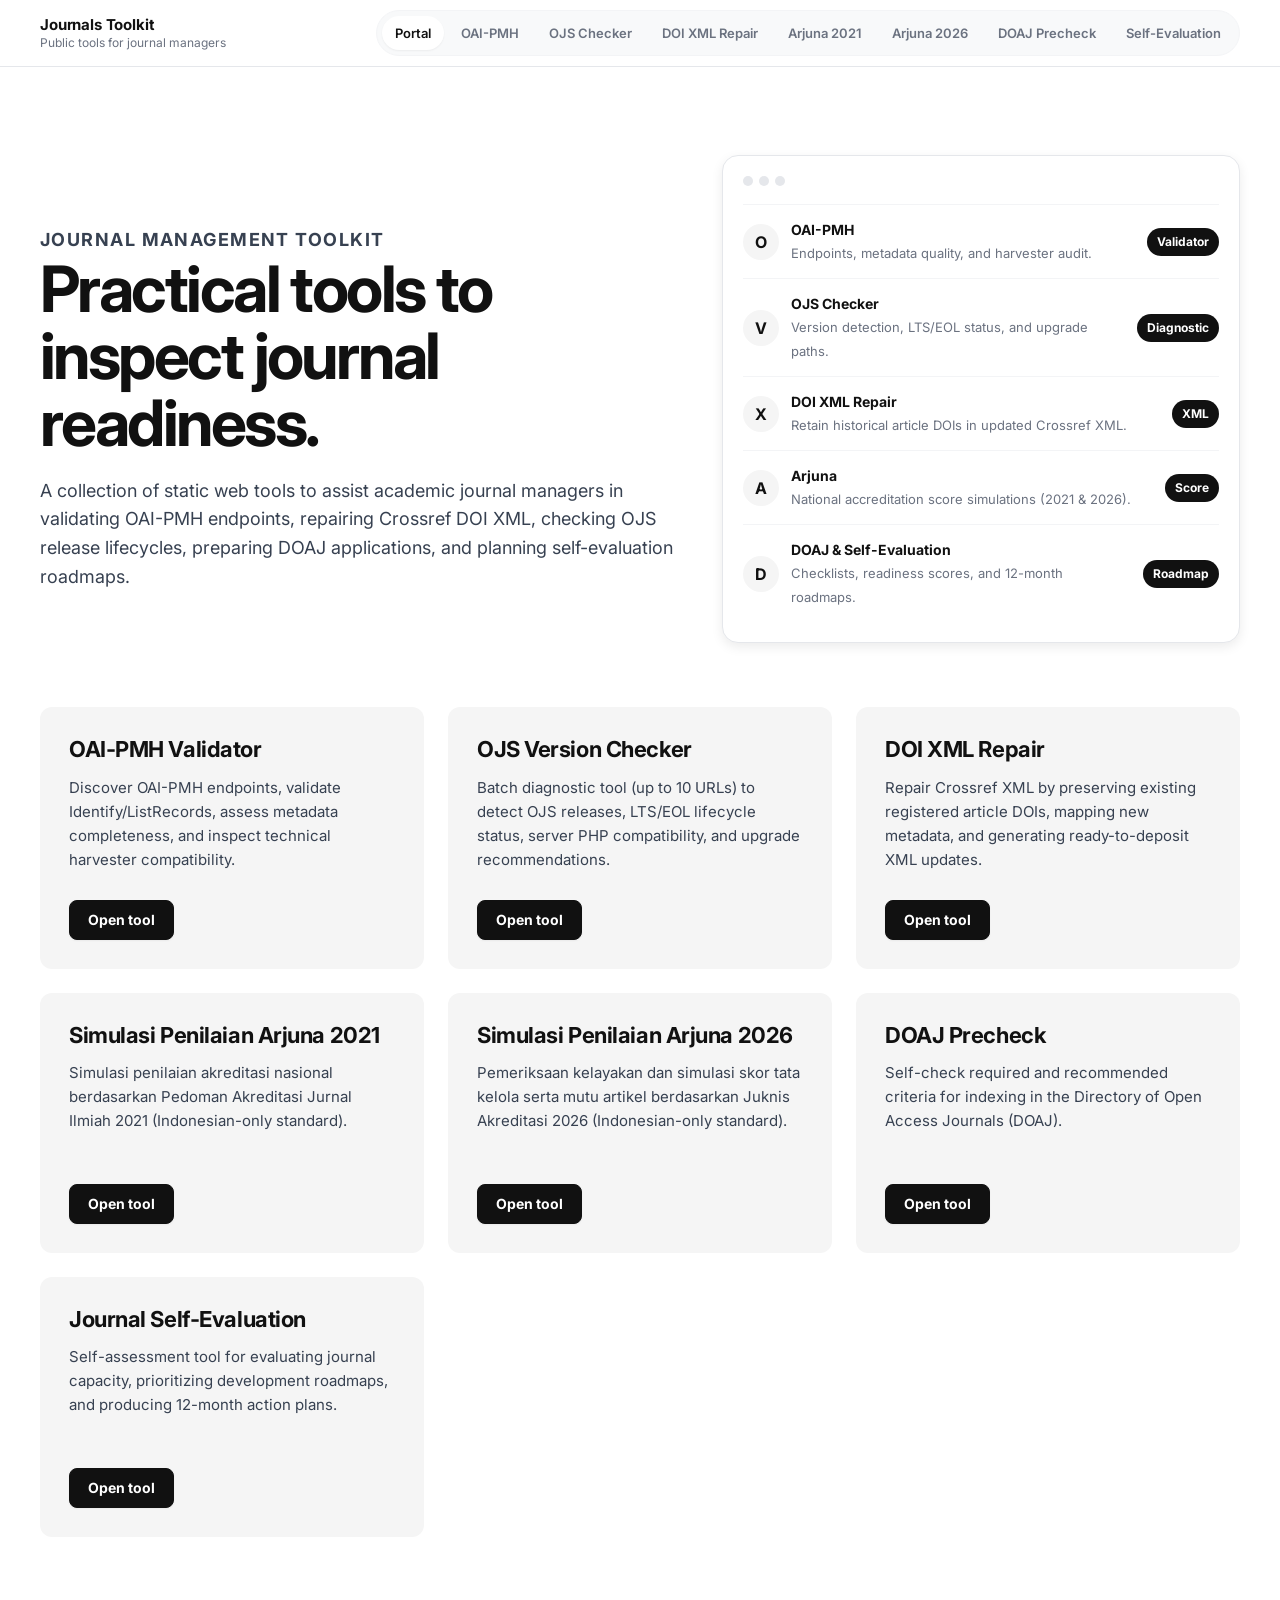
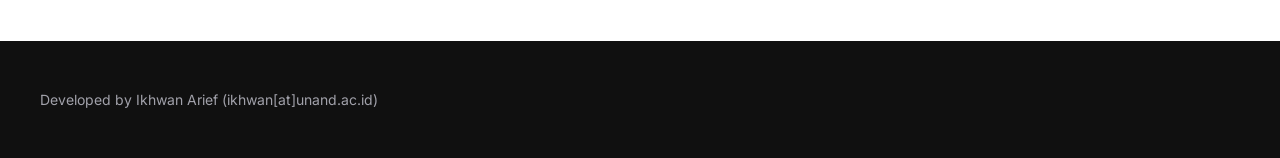
==== commit 166c39ec: "fix: hide unfinished Scopus Readiness tool from portal and navigation" ====
--- a/docs/index.html
+++ b/docs/index.html
@@ -28,7 +28,6 @@
           <a href="./oai-pmh/">OAI-PMH</a>
           <a href="./ojs-version-checker/">OJS Checker</a>
           <a href="./doi-xml-repair/">DOI XML Repair</a>
-          <a href="./scopus-readiness/">Scopus Readiness</a>
           <a href="./arjuna-2021/">Arjuna 2021</a>
           <a href="./arjuna-2026/">Arjuna 2026</a>
           <a href="./doaj-precheck/">DOAJ Precheck</a>
@@ -42,7 +41,7 @@
         <div>
           <p class="toolkit-kicker">Journal Management Toolkit</p>
           <h1>Practical tools to inspect journal readiness.</h1>
-          <p>A collection of static web tools to assist academic journal managers in validating OAI-PMH endpoints, repairing Crossref DOI XML, checking OJS release lifecycles, preparing DOAJ applications, auditing Scopus readiness, and planning self-evaluation roadmaps.</p>
+          <p>A collection of static web tools to assist academic journal managers in validating OAI-PMH endpoints, repairing Crossref DOI XML, checking OJS release lifecycles, preparing DOAJ applications, and planning self-evaluation roadmaps.</p>
         </div>
         <div class="toolkit-hero-artifact" aria-label="Toolkit overview">
           <div class="toolkit-window-bar"><span></span><span></span><span></span></div>
@@ -60,11 +59,6 @@
             <div class="toolkit-artifact-icon">X</div>
             <div><strong>DOI XML Repair</strong><span>Retain historical article DOIs in updated Crossref XML.</span></div>
             <div class="toolkit-artifact-badge">XML</div>
-          </div>
-          <div class="toolkit-artifact-row">
-            <div class="toolkit-artifact-icon">S</div>
-            <div><strong>Scopus Readiness</strong><span>Evidence-first audit before title suggestion.</span></div>
-            <div class="toolkit-artifact-badge">Audit</div>
           </div>
           <div class="toolkit-artifact-row">
             <div class="toolkit-artifact-icon">A</div>
@@ -103,13 +97,6 @@
         </article>
         <article class="toolkit-card">
           <div>
-            <h2>Scopus Readiness Auditor</h2>
-            <p>Evidence-first self-audit for evaluating journal standards, publication ethics, and editorial benchmarks before submitting a Scopus title suggestion.</p>
-          </div>
-          <a href="scopus-readiness/">Open tool</a>
-        </article>
-        <article class="toolkit-card">
-          <div>
             <h2>Simulasi Penilaian Arjuna 2021</h2>
             <p>Simulasi penilaian akreditasi nasional berdasarkan Pedoman Akreditasi Jurnal Ilmiah 2021 (Indonesian-only standard).</p>
           </div>
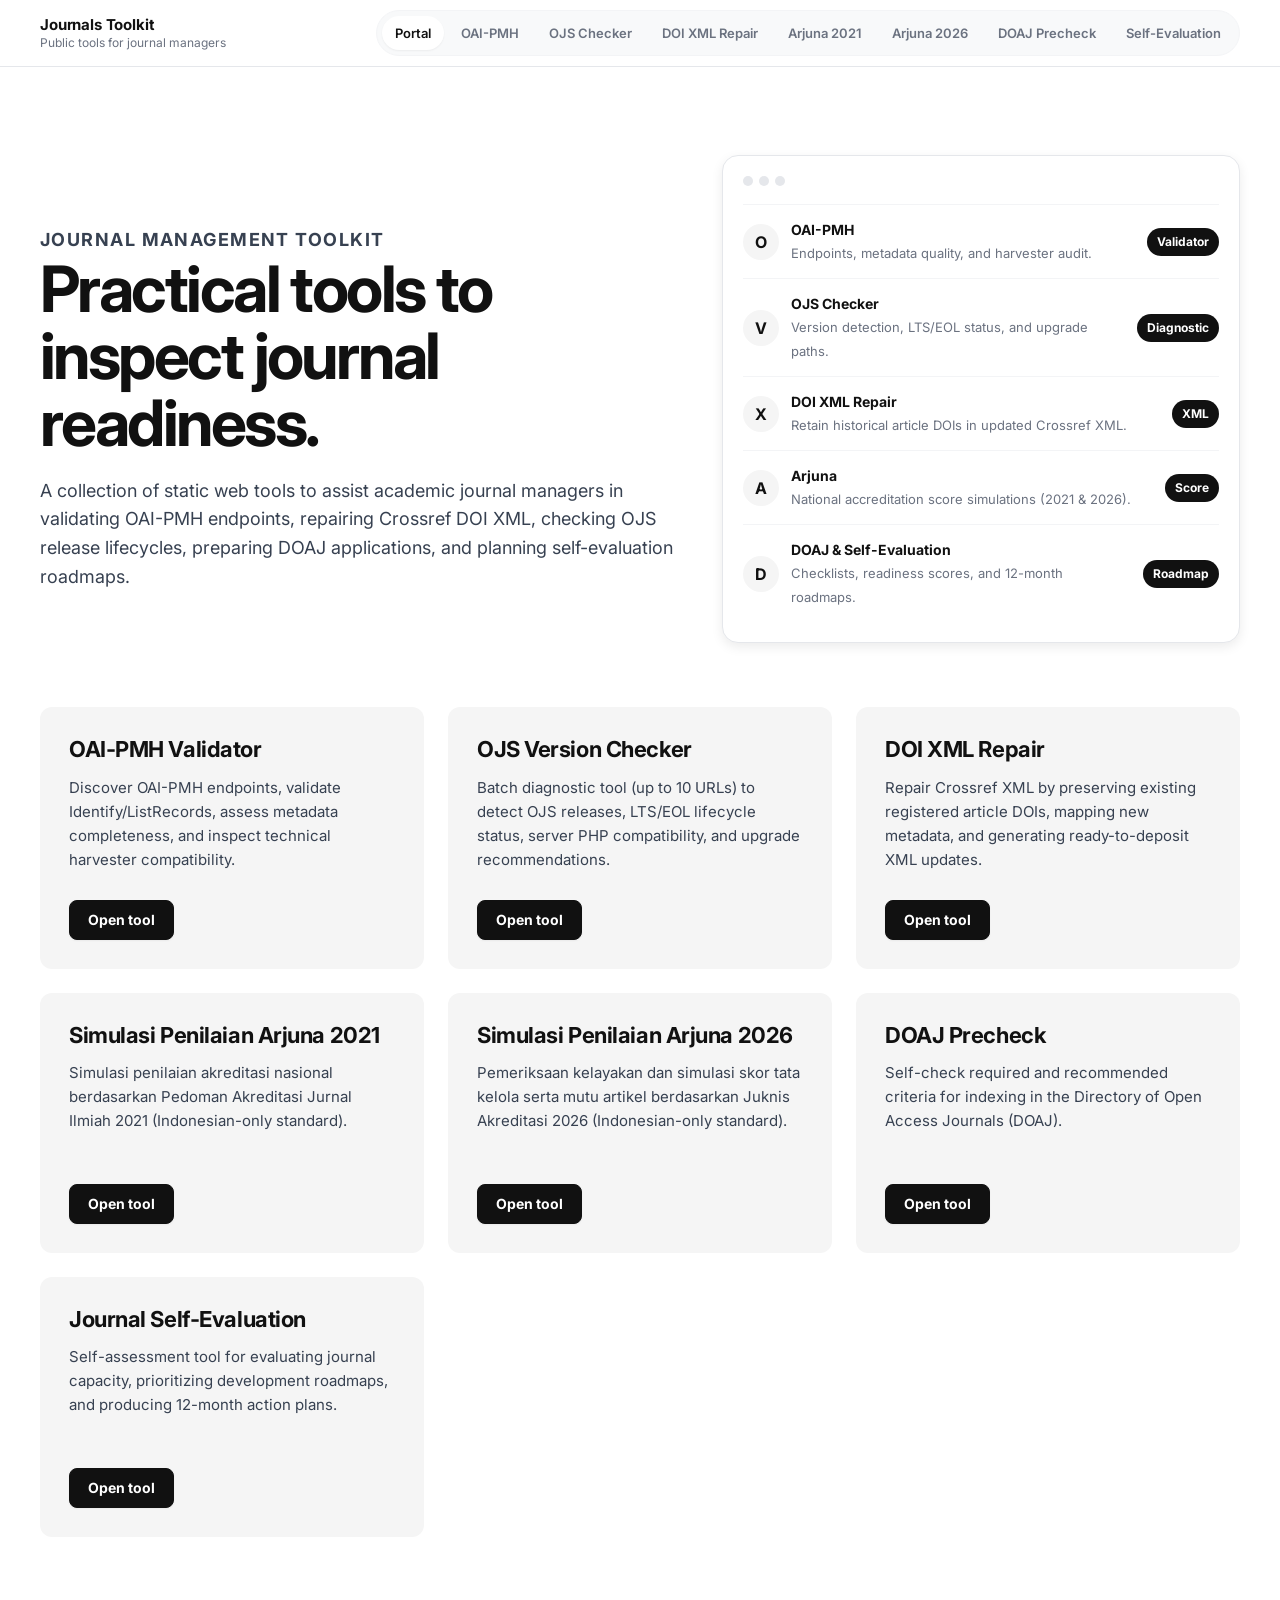
==== commit 39d353e9: "fix: resolve Self-Evaluation layout and script execution, remove public personal data" ====
--- a/docs/index.html
+++ b/docs/index.html
@@ -125,6 +125,5 @@
         </article>
       </section>
     </main>
-    <footer class="toolkit-attribution">Developed by Ikhwan Arief (ikhwan[at]unand.ac.id)</footer>
   </body>
 </html>
